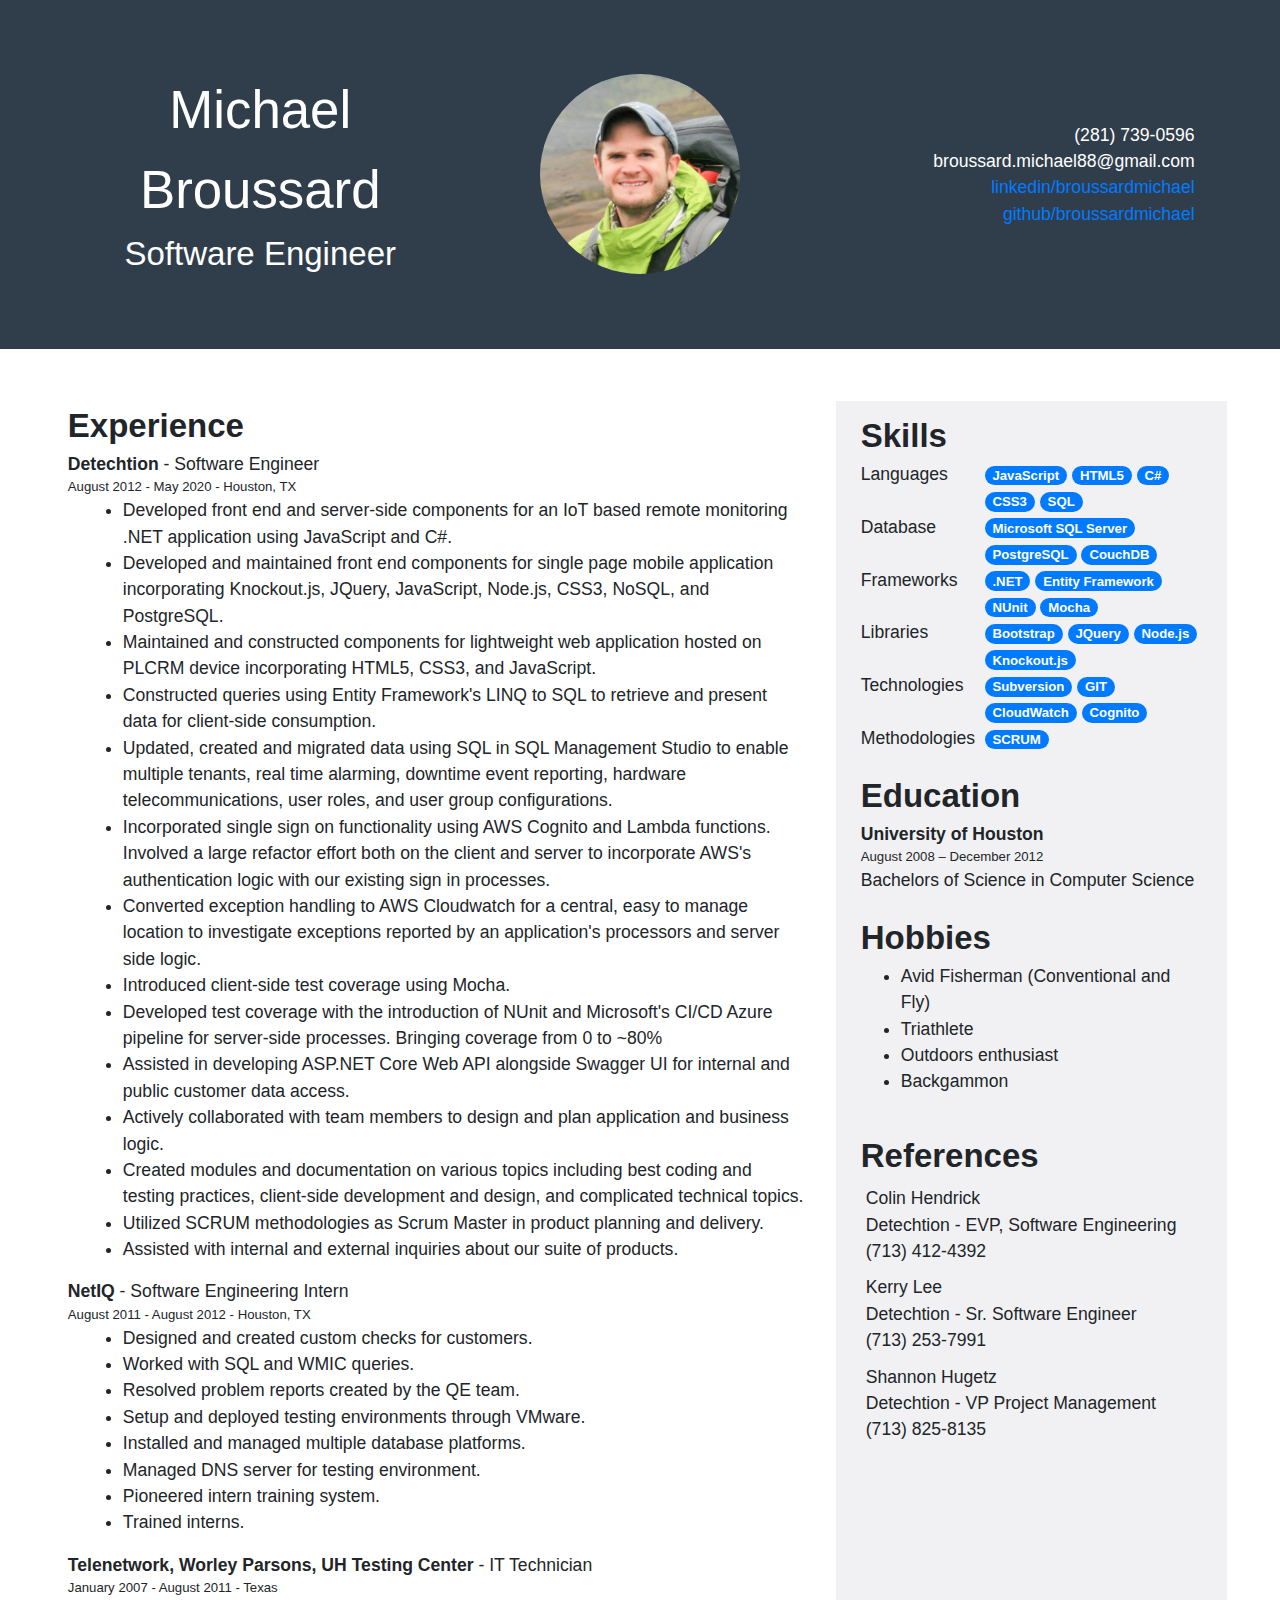
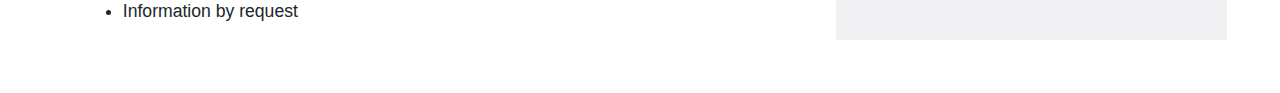
==== index.html @ e7bc3028 "shorten the text" ====
<!DOCTYPE html>
<html lang="en">
<head>
    <meta charset="UTF-8">
    <title>Michael Broussard's Resume</title>
    <meta name="viewport" content="width=device-width, initial-scale=1">
    <script src="js/jquery-3.5.0.min.js"></script>
    <link rel="stylesheet" type="text/css" href="css/resume.css">
    <link rel="stylesheet" type="text/css" href="css/bootstrap.css">
</head>
<body>
<div class="container-fluid font-size-4">
    <div class="row header">
        <div class="col-md-4  align-self-center">
            <div class="name font-size-1">Michael Broussard</div>
            <div class="name font-size-2">Software Engineer</div>
        </div>
        <div class=" col-md-4  align-self-center">
            <img src="resumephoto.jpg" class="noPrint photo rounded-circle mx-auto" alt="">
        </div>
        <div class="col-md-4 contact-info  align-self-center">
            <div>(281) 739-0596</div>
            <div>broussard.michael88@gmail.com</div>
            <div><a href="https://www.linkedin.com/in/broussardmichael" target="_blank">linkedin/broussardmichael</a></div>
            <div><a href="https://github.com/broussardmichael" target="_blank">github/broussardmichael</a></div>
        </div>
    </div>
    <div class="row content">
        <div class="col-md-8">
            <div class="section-title font-size-2">Experience</div>
            <div class="experience-content">
                <div>
                    <div class="experience-header">
                        <div class="title">
                            <b>Detechtion</b> - Software Engineer
                        </div>
                        <div class="date-range">
                            August 2012 - May 2020 - Houston, TX
                        </div>
                    </div>
                    <div class="experience-list">
                        <div class="col">
                            <ul>
                                <li>Developed front end and server-side components for an IoT based remote monitoring .NET application using JavaScript and C#.</li>
                                <li>Developed and maintained front end components for single page mobile application incorporating Knockout.js, JQuery, JavaScript, Node.js, CSS3, NoSQL, and PostgreSQL.</li>
                                <li>Maintained and constructed components for lightweight web application hosted on PLCRM device incorporating HTML5, CSS3, and JavaScript.</li>
                                <li>Constructed queries using Entity Framework's LINQ to SQL to retrieve and present data for client-side consumption.</li>
                                <li>Updated, created and migrated data using SQL in SQL Management Studio to enable multiple tenants, real time alarming, downtime event reporting, hardware telecommunications, user roles, and user group configurations.</li>
                                <li>Incorporated single sign on functionality using AWS Cognito and Lambda functions. Involved a large refactor effort both on the client and server to incorporate AWS's authentication logic with our existing sign in processes.</li>
                                <li>Converted exception handling to AWS Cloudwatch for a central, easy to manage location to investigate exceptions reported by an application's processors and server side logic.</li>
                                <li>Introduced client-side test coverage using Mocha.</li>
                                <li>Developed test coverage with the introduction of NUnit and Microsoft's CI/CD Azure pipeline for server-side processes. Bringing coverage from 0 to ~80%</li>
                                <li>Assisted in developing ASP.NET Core Web API alongside Swagger UI for internal and public customer data access.</li>
                                <li>Actively collaborated with team members to design and plan application and business logic.</li>
                                <li>Created modules and documentation on various topics including best coding and testing practices, client-side development and design, and complicated technical topics.</li>
                                <li>Utilized SCRUM methodologies as Scrum Master in product planning and delivery.</li>
                                <li>Assisted with internal and external inquiries about our suite of products.</li>
                            </ul>
                        </div>
                    </div>
                </div>
                <div>
                    <div class="experience-header">
                        <div class="title">
                            <b>NetIQ</b> - Software Engineering Intern
                        </div>
                        <div class="date-range">
                            August 2011 - August 2012 - Houston, TX
                        </div>
                    </div>
                    <div class="experience-list">
                        <div class="col">
                            <ul>
                                <li>Designed and created custom checks for customers.</li>
                                <li>Worked with SQL and WMIC queries.</li>
                                <li>Resolved problem reports created by the QE team.</li>
                                <li>Setup and deployed testing environments through VMware.</li>
                                <li>Installed and managed multiple database platforms.</li>
                                <li>Managed DNS server for testing environment.</li>
                                <li>Pioneered intern training system.</li>
                                <li>Trained interns.</li>
                            </ul>
                        </div>
                    </div>
                </div>
                <div>
                    <div class="experience-header">
                        <div class="experience-title">
                            <b>Telenetwork, Worley Parsons, UH Testing Center</b> - IT Technician
                        </div>
                        <div class="date-range">
                            January 2007 - August 2011 - Texas
                        </div>
                    </div>
                    <div class="experience-list">
                        <div class="col">
                            <ul>
                                <li>Information by request</li>
                            </ul>
                        </div>
                    </div>
                </div>
            </div>
        </div>
        <div class="col-md-4 personal-content">
            <div class="row">
                <div class="col">
                    <div class="section-title font-size-2">Skills</div>
                    <div class="row ">
                        <div class="col-4">Languages</div>
                        <div class="col-8">
                            <span class="badge badge-pill badge-primary larger-badge">JavaScript</span>
                            <span class="badge badge-pill badge-primary larger-badge">HTML5</span>
                            <span class="badge badge-pill badge-primary larger-badge">C#</span>
                            <span class="badge badge-pill badge-primary larger-badge">CSS3</span>
                            <span class="badge badge-pill badge-primary larger-badge">SQL</span>
                        </div>
                    </div>
                    <div class="row ">
                        <div class="col-4">Database</div>
                        <div class="col-8">
                            <span class="badge badge-pill badge-primary larger-badge">Microsoft SQL Server</span>
                            <span class="badge badge-pill badge-primary larger-badge">PostgreSQL</span>
                            <span class="badge badge-pill badge-primary larger-badge">CouchDB</span>
                        </div>
                    </div>
                    <div class="row ">
                        <div class="col-4">Frameworks</div>
                        <div class="col-8">
                            <span class="badge badge-pill badge-primary larger-badge">.NET</span>
                            <span class="badge badge-pill badge-primary larger-badge">Entity Framework</span>
                            <span class="badge badge-pill badge-primary larger-badge">NUnit</span>
                            <span class="badge badge-pill badge-primary larger-badge">Mocha</span>
                        </div>
                    </div>
                    <div class="row ">
                        <div class="col-4">Libraries</div>
                        <div class="col-8">
                            <span class="badge badge-pill badge-primary larger-badge">Bootstrap</span>
                            <span class="badge badge-pill badge-primary larger-badge">JQuery</span>
                            <span class="badge badge-pill badge-primary larger-badge">Node.js</span>
                            <span class="badge badge-pill badge-primary larger-badge">Knockout.js</span>
                        </div>
                    </div>
                    <div class="row ">
                        <div class="col-4">Technologies</div>
                        <div class="col-8">
                            <span class="badge badge-pill badge-primary larger-badge">Subversion</span>
                            <span class="badge badge-pill badge-primary larger-badge">GIT</span>
                            <span class="badge badge-pill badge-primary larger-badge">CloudWatch</span>
                            <span class="badge badge-pill badge-primary larger-badge">Cognito</span>
                        </div>
                    </div>
                    <div class="row ">
                        <div class="col-4">Methodologies</div>
                        <div class="col-8">
                            <span class="badge badge-pill badge-primary larger-badge">SCRUM</span>
                        </div>
                    </div>
                </div>
            </div>
            <div class="row">
                <div class="col">
                    <div class="section-title font-size-2">Education</div>
                    <div class="education-content">
                        <div><b>University of Houston</b></div>
                        <div class="date-range">August 2008 – December 2012</div>
                        <div>Bachelors of Science in Computer Science</div>
                    </div>
                </div>
            </div>
            <div class="row">
                <div class="col">
                    <div class="section-title font-size-2">Hobbies</div>
                    <div class="hobby-content">
                        <ul>
                            <li>Avid Fisherman (Conventional and Fly)</li>
                            <li>Triathlete</li>
                            <li>Outdoors enthusiast</li>
                            <li>Backgammon</li>
                        </ul>
                    </div>
                </div>
            </div>
            <div class="row">
                <div class="col">
                    <div class="section-title font-size-2">References</div>
                    <div class="reference-container">
                        <div>Colin Hendrick</div>
                        <div>Detechtion - EVP, Software Engineering</div>
                        <div>(713) 412-4392</div>
                    </div>
                    <div class="reference-container">
                        <div>Kerry Lee</div>
                        <div>Detechtion - Sr. Software Engineer</div>
                        <div>(713) 253-7991</div>
                    </div>
                    <div class="reference-container">
                        <div>Shannon Hugetz</div>
                        <div>Detechtion - VP Project Management</div>
                        <div>(713) 825-8135</div>
                    </div>
                </div>
            </div>
        </div>
    </div>
</div>
</body>
</html>
---- css/resume.css ----
@media print
{
    .noPrint
    {
        display: none !important;
    }
}

@media only screen and (min-width: 1024px) {
    .header {
        padding: 4em;
    }

    .content {
        padding: 3em;
    }

    .contact-info div {
        text-align: end !important;
    }

    .personal-content > .row {
         padding: 10px;
    }

    .product-experience-section > .row {
        padding: 10px;
    }

    .reference-container {
        padding: 5px;
    }
}

@media only screen and (max-width: 768px) {
    .section-title {
        text-align: center !important;
    }

    .contact-info div {
        text-align: center !important;
    }
}

.font-size-1 {
    font-size: 3em;
}

.font-size-2 {
    font-size: 1.875em;
}

.font-size-3 {
    font-size: 1.25em;
}

.font-size-4 {
    font-size: 1.1em;
}

.container-fluid {
    height: 1500px;
    font-family: Calibri, Candara, Segoe, Segoe UI, Optima, Arial, sans-serif;
}

.date-range {
    font-size: .75em;
}

.header {
    background-color: #303E4C;
    color: white;
}

.name {
    text-align: center;
}

.photo {
    display: block;
    height: 200px;
    width: 200px;
}

.content {
    background-color: white;
}

.section-title {
    font-weight: bold;
    text-align: left;
}

.personal-content {
    background-color: #F1F1F3;
}
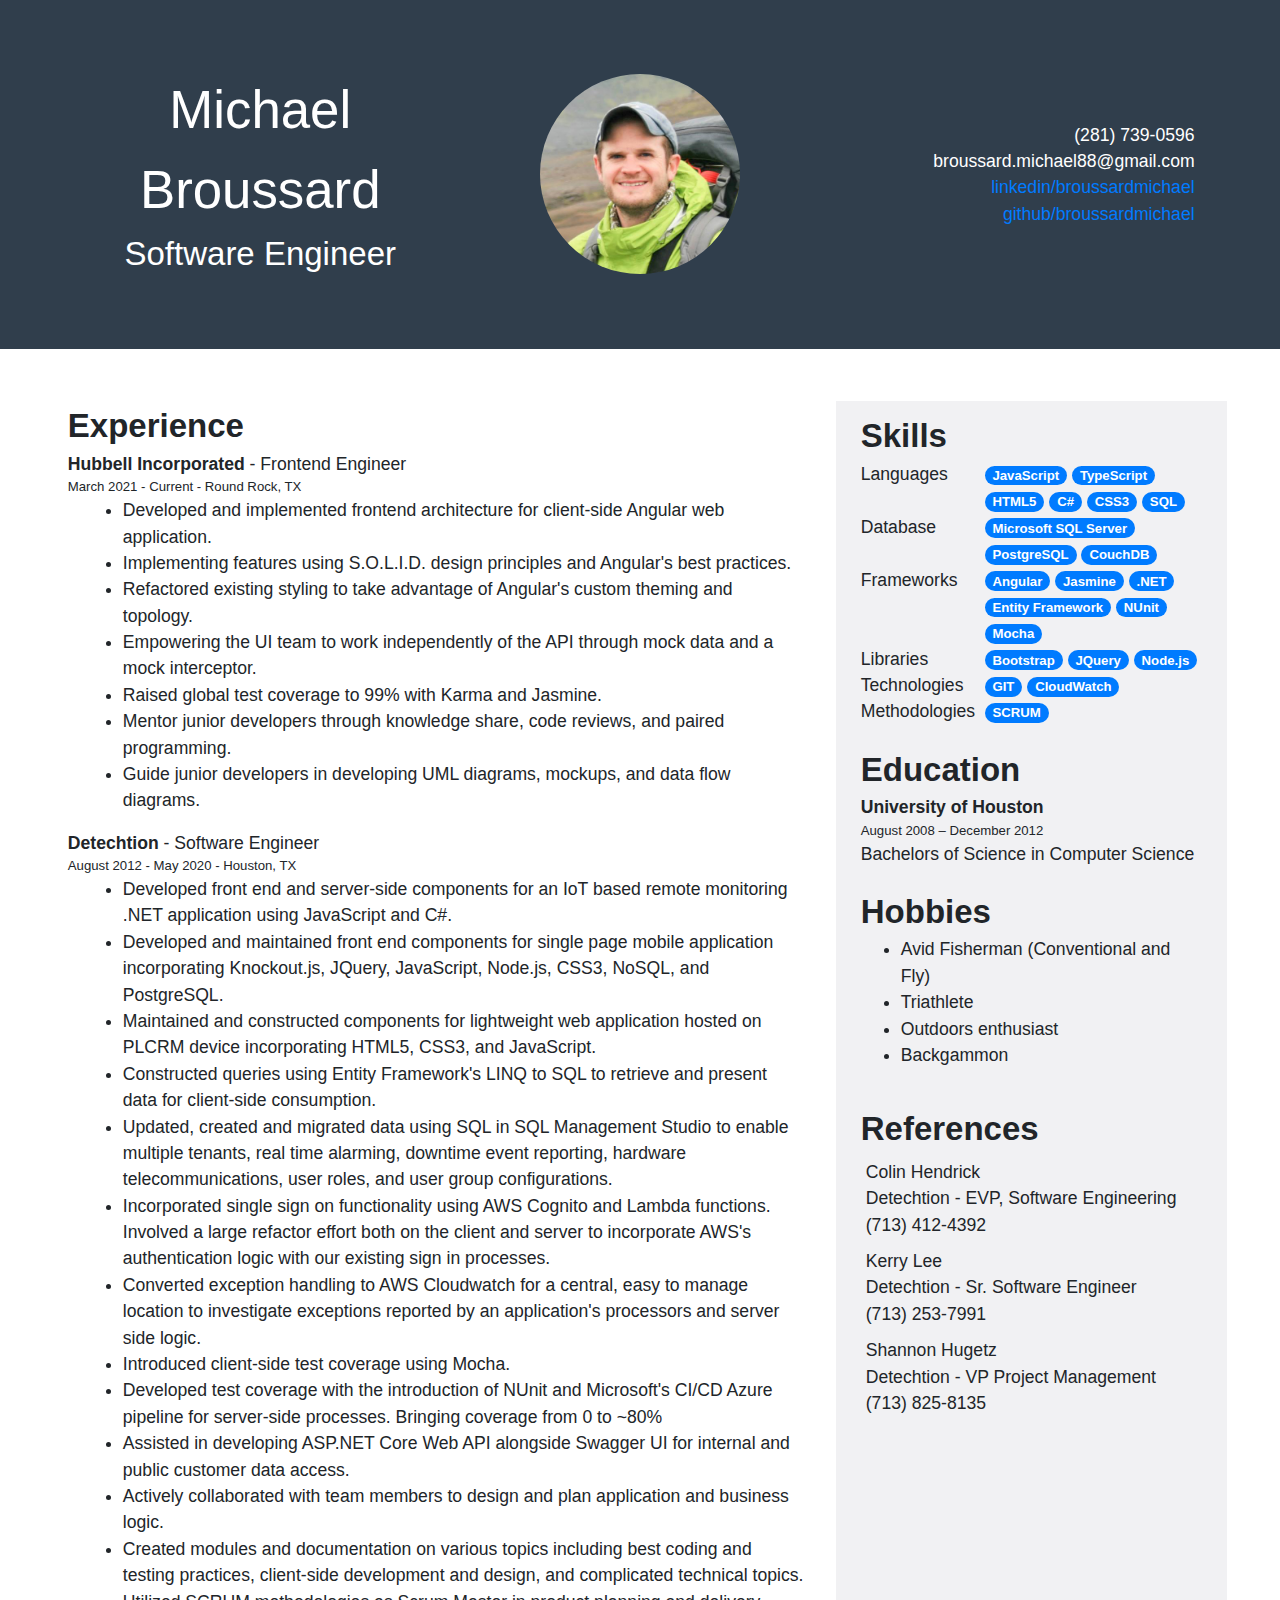
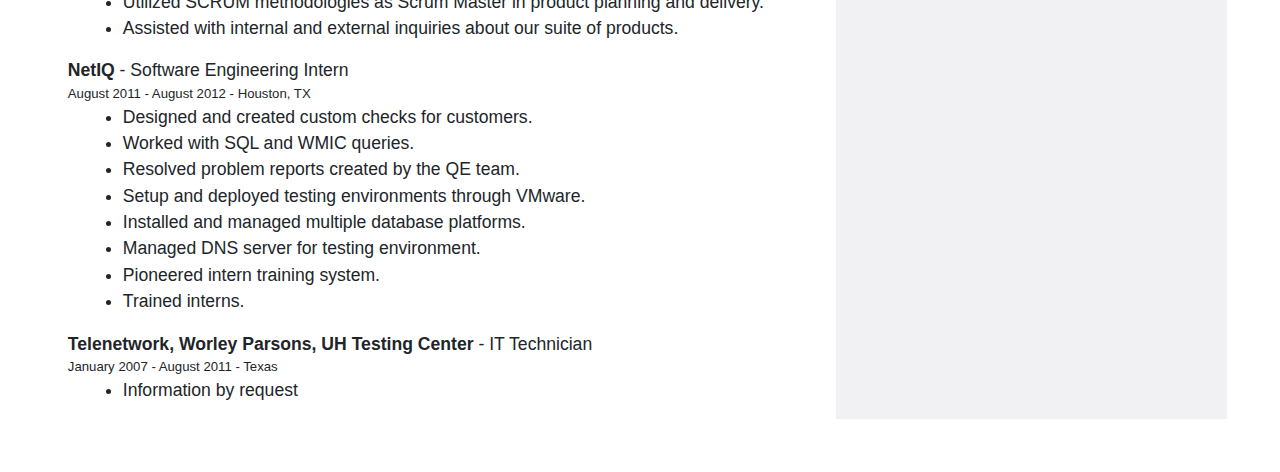
==== commit 87eae800: "Add hubbell" ====
--- a/index.html
+++ b/index.html
@@ -32,6 +32,29 @@
                 <div>
                     <div class="experience-header">
                         <div class="title">
+                            <b>Hubbell Incorporated</b> - Frontend Engineer
+                        </div>
+                        <div class="date-range">
+                            March 2021 - Current - Round Rock, TX
+                        </div>
+                    </div>
+                    <div class="experience-list">
+                        <div class="col">
+                            <ul>
+                                <li>Developed and implemented frontend architecture for client-side Angular web application.</li>
+                                <li>Implementing features using S.O.L.I.D. design principles and Angular's best practices.</li>
+                                <li>Refactored existing styling to take advantage of Angular's custom theming and topology.</li>
+                                <li>Empowering the UI team to work independently of the API through mock data and a mock interceptor.</li>
+                                <li>Raised global test coverage to 99% with Karma and Jasmine.</li>
+                                <li>Mentor junior developers through knowledge share, code reviews, and paired programming.</li>
+                                <li>Guide junior developers in developing UML diagrams, mockups, and data flow diagrams.</li>
+                            </ul>
+                        </div>
+                    </div>
+                </div>
+                <div>
+                    <div class="experience-header">
+                        <div class="title">
                             <b>Detechtion</b> - Software Engineer
                         </div>
                         <div class="date-range">
@@ -110,6 +133,7 @@
                         <div class="col-4">Languages</div>
                         <div class="col-8">
                             <span class="badge badge-pill badge-primary larger-badge">JavaScript</span>
+                            <span class="badge badge-pill badge-primary larger-badge">TypeScript</span>
                             <span class="badge badge-pill badge-primary larger-badge">HTML5</span>
                             <span class="badge badge-pill badge-primary larger-badge">C#</span>
                             <span class="badge badge-pill badge-primary larger-badge">CSS3</span>
@@ -127,6 +151,8 @@
                     <div class="row ">
                         <div class="col-4">Frameworks</div>
                         <div class="col-8">
+                            <span class="badge badge-pill badge-primary larger-badge">Angular</span>
+                            <span class="badge badge-pill badge-primary larger-badge">Jasmine</span>
                             <span class="badge badge-pill badge-primary larger-badge">.NET</span>
                             <span class="badge badge-pill badge-primary larger-badge">Entity Framework</span>
                             <span class="badge badge-pill badge-primary larger-badge">NUnit</span>
@@ -139,16 +165,13 @@
                             <span class="badge badge-pill badge-primary larger-badge">Bootstrap</span>
                             <span class="badge badge-pill badge-primary larger-badge">JQuery</span>
                             <span class="badge badge-pill badge-primary larger-badge">Node.js</span>
-                            <span class="badge badge-pill badge-primary larger-badge">Knockout.js</span>
                         </div>
                     </div>
                     <div class="row ">
                         <div class="col-4">Technologies</div>
                         <div class="col-8">
-                            <span class="badge badge-pill badge-primary larger-badge">Subversion</span>
                             <span class="badge badge-pill badge-primary larger-badge">GIT</span>
                             <span class="badge badge-pill badge-primary larger-badge">CloudWatch</span>
-                            <span class="badge badge-pill badge-primary larger-badge">Cognito</span>
                         </div>
                     </div>
                     <div class="row ">
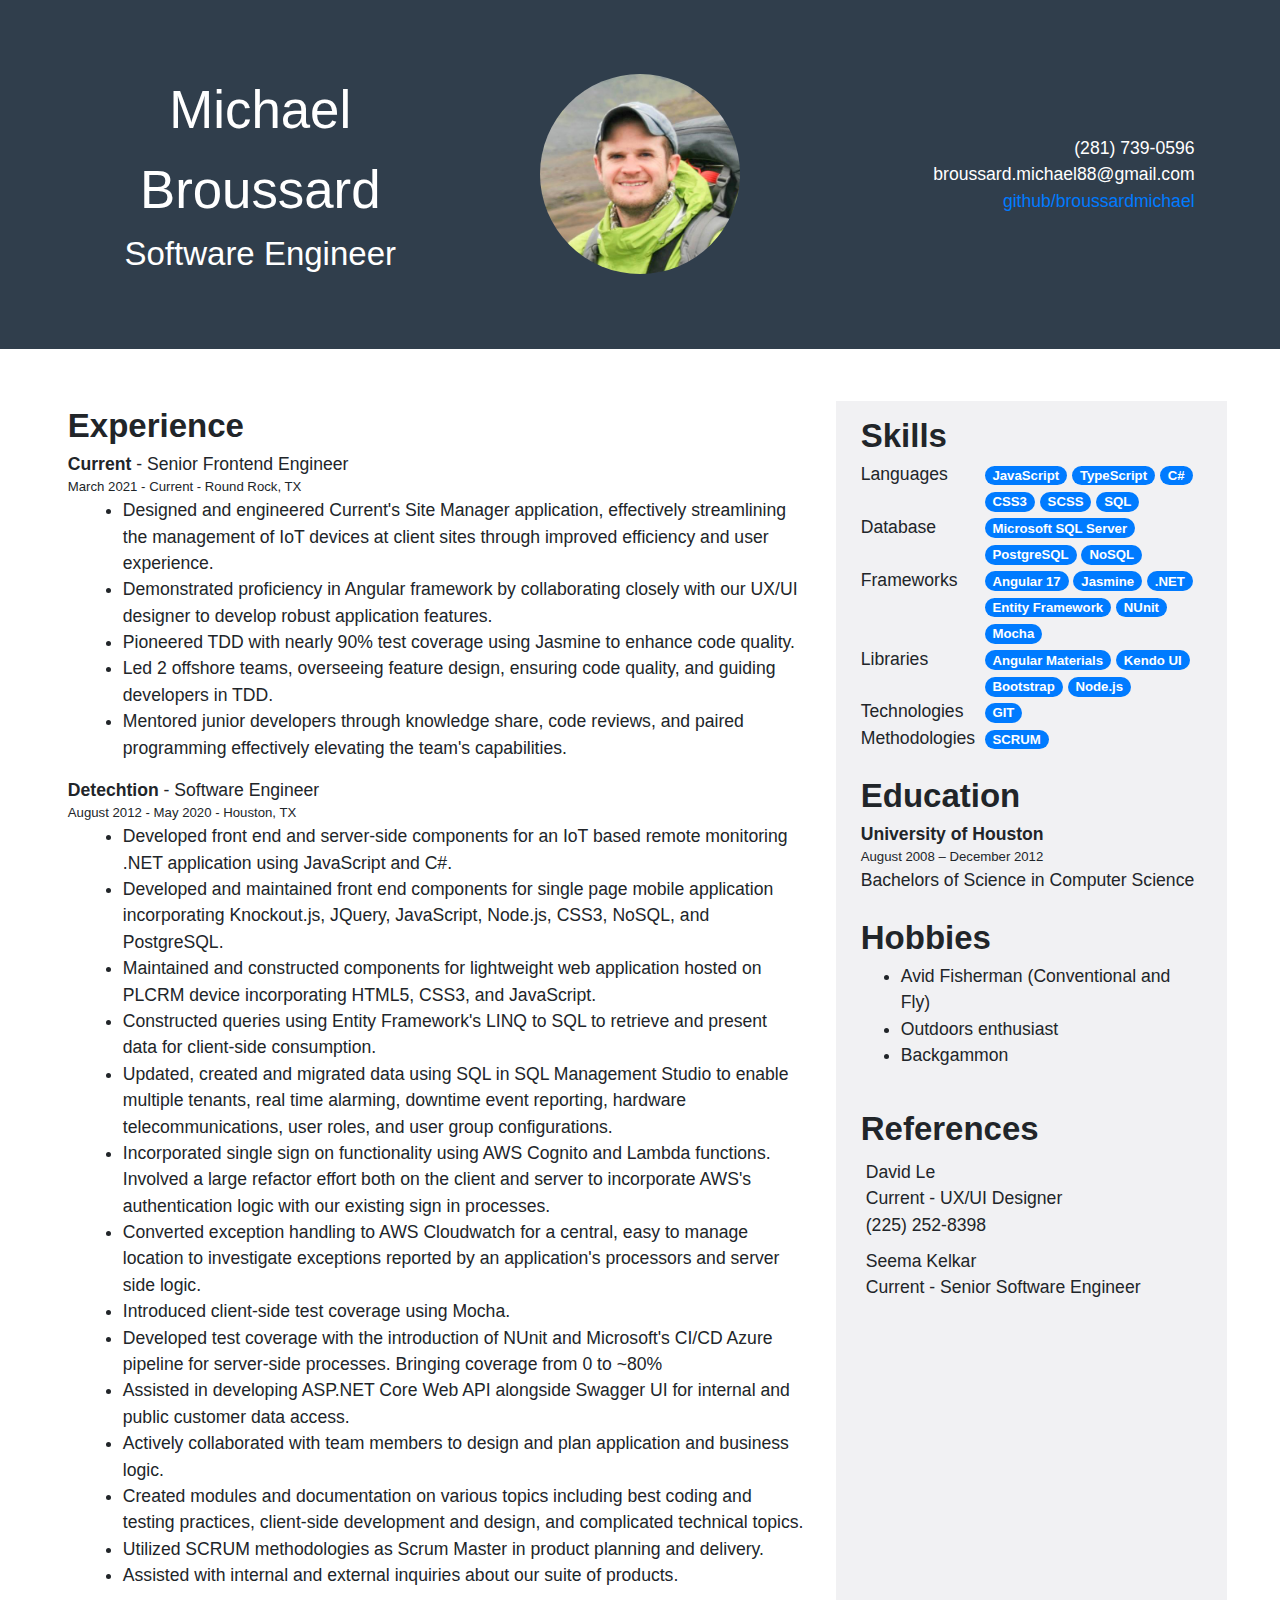
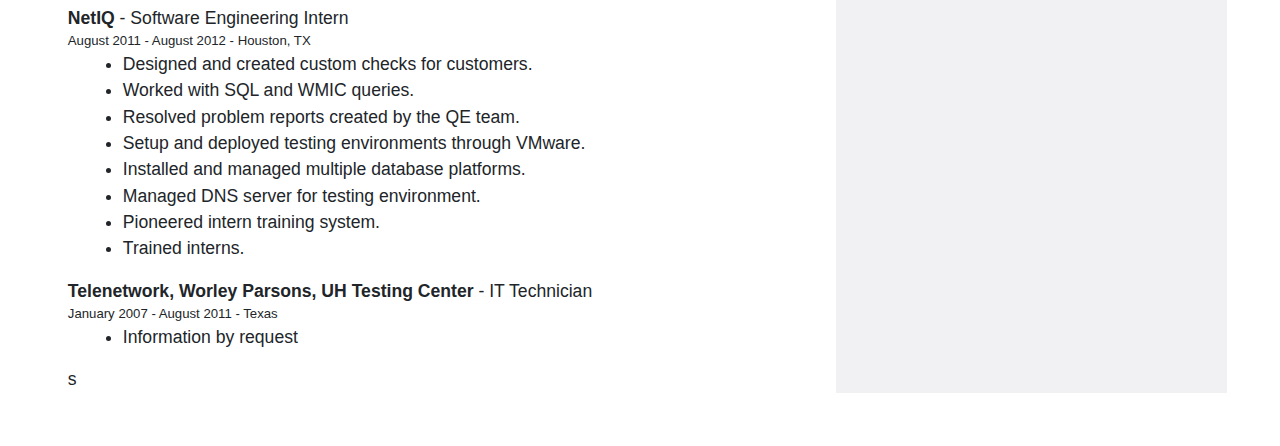
==== commit af9e8f17: "Update resume for Current's changes, also add new references" ====
--- a/index.html
+++ b/index.html
@@ -21,7 +21,6 @@
         <div class="col-md-4 contact-info  align-self-center">
             <div>(281) 739-0596</div>
             <div>broussard.michael88@gmail.com</div>
-            <div><a href="https://www.linkedin.com/in/broussardmichael" target="_blank">linkedin/broussardmichael</a></div>
             <div><a href="https://github.com/broussardmichael" target="_blank">github/broussardmichael</a></div>
         </div>
     </div>
@@ -32,7 +31,7 @@
                 <div>
                     <div class="experience-header">
                         <div class="title">
-                            <b>Hubbell Incorporated</b> - Frontend Engineer
+                            <b>Current</b> - Senior Frontend Engineer
                         </div>
                         <div class="date-range">
                             March 2021 - Current - Round Rock, TX
@@ -41,13 +40,11 @@
                     <div class="experience-list">
                         <div class="col">
                             <ul>
-                                <li>Developed and implemented frontend architecture for client-side Angular web application.</li>
-                                <li>Implementing features using S.O.L.I.D. design principles and Angular's best practices.</li>
-                                <li>Refactored existing styling to take advantage of Angular's custom theming and topology.</li>
-                                <li>Empowering the UI team to work independently of the API through mock data and a mock interceptor.</li>
-                                <li>Raised global test coverage to 99% with Karma and Jasmine.</li>
-                                <li>Mentor junior developers through knowledge share, code reviews, and paired programming.</li>
-                                <li>Guide junior developers in developing UML diagrams, mockups, and data flow diagrams.</li>
+                                <li>Designed and engineered Current's Site Manager application, effectively streamlining the management of IoT devices at client sites through improved efficiency and user experience.</li>
+                                <li>Demonstrated proficiency in Angular framework by collaborating closely with our UX/UI designer to develop robust application features.</li>
+                                <li>Pioneered TDD with nearly 90% test coverage using Jasmine to enhance code quality.</li>
+                                <li>Led 2 offshore teams, overseeing feature design, ensuring code quality, and guiding developers in TDD.</li>
+                                <li>Mentored junior developers through knowledge share, code reviews, and paired programming effectively elevating the team's capabilities.</li>
                             </ul>
                         </div>
                     </div>
@@ -123,7 +120,7 @@
                         </div>
                     </div>
                 </div>
-            </div>
+            </div>s
         </div>
         <div class="col-md-4 personal-content">
             <div class="row">
@@ -134,9 +131,9 @@
                         <div class="col-8">
                             <span class="badge badge-pill badge-primary larger-badge">JavaScript</span>
                             <span class="badge badge-pill badge-primary larger-badge">TypeScript</span>
-                            <span class="badge badge-pill badge-primary larger-badge">HTML5</span>
                             <span class="badge badge-pill badge-primary larger-badge">C#</span>
                             <span class="badge badge-pill badge-primary larger-badge">CSS3</span>
+                            <span class="badge badge-pill badge-primary larger-badge">SCSS</span>
                             <span class="badge badge-pill badge-primary larger-badge">SQL</span>
                         </div>
                     </div>
@@ -145,13 +142,13 @@
                         <div class="col-8">
                             <span class="badge badge-pill badge-primary larger-badge">Microsoft SQL Server</span>
                             <span class="badge badge-pill badge-primary larger-badge">PostgreSQL</span>
-                            <span class="badge badge-pill badge-primary larger-badge">CouchDB</span>
+                            <span class="badge badge-pill badge-primary larger-badge">NoSQL</span>
                         </div>
                     </div>
                     <div class="row ">
                         <div class="col-4">Frameworks</div>
                         <div class="col-8">
-                            <span class="badge badge-pill badge-primary larger-badge">Angular</span>
+                            <span class="badge badge-pill badge-primary larger-badge">Angular 17</span>
                             <span class="badge badge-pill badge-primary larger-badge">Jasmine</span>
                             <span class="badge badge-pill badge-primary larger-badge">.NET</span>
                             <span class="badge badge-pill badge-primary larger-badge">Entity Framework</span>
@@ -162,8 +159,9 @@
                     <div class="row ">
                         <div class="col-4">Libraries</div>
                         <div class="col-8">
+                            <span class="badge badge-pill badge-primary larger-badge">Angular Materials</span>
+                            <span class="badge badge-pill badge-primary larger-badge">Kendo UI</span>
                             <span class="badge badge-pill badge-primary larger-badge">Bootstrap</span>
-                            <span class="badge badge-pill badge-primary larger-badge">JQuery</span>
                             <span class="badge badge-pill badge-primary larger-badge">Node.js</span>
                         </div>
                     </div>
@@ -171,7 +169,6 @@
                         <div class="col-4">Technologies</div>
                         <div class="col-8">
                             <span class="badge badge-pill badge-primary larger-badge">GIT</span>
-                            <span class="badge badge-pill badge-primary larger-badge">CloudWatch</span>
                         </div>
                     </div>
                     <div class="row ">
@@ -198,7 +195,6 @@
                     <div class="hobby-content">
                         <ul>
                             <li>Avid Fisherman (Conventional and Fly)</li>
-                            <li>Triathlete</li>
                             <li>Outdoors enthusiast</li>
                             <li>Backgammon</li>
                         </ul>
@@ -209,19 +205,14 @@
                 <div class="col">
                     <div class="section-title font-size-2">References</div>
                     <div class="reference-container">
-                        <div>Colin Hendrick</div>
-                        <div>Detechtion - EVP, Software Engineering</div>
-                        <div>(713) 412-4392</div>
+                        <div>David Le</div>
+                        <div>Current - UX/UI Designer</div>
+                        <div>(225) 252-8398</div>
                     </div>
                     <div class="reference-container">
-                        <div>Kerry Lee</div>
-                        <div>Detechtion - Sr. Software Engineer</div>
-                        <div>(713) 253-7991</div>
-                    </div>
-                    <div class="reference-container">
-                        <div>Shannon Hugetz</div>
-                        <div>Detechtion - VP Project Management</div>
-                        <div>(713) 825-8135</div>
+                        <div>Seema Kelkar</div>
+                        <div>Current - Senior Software Engineer</div>
+                        <div></div>
                     </div>
                 </div>
             </div>
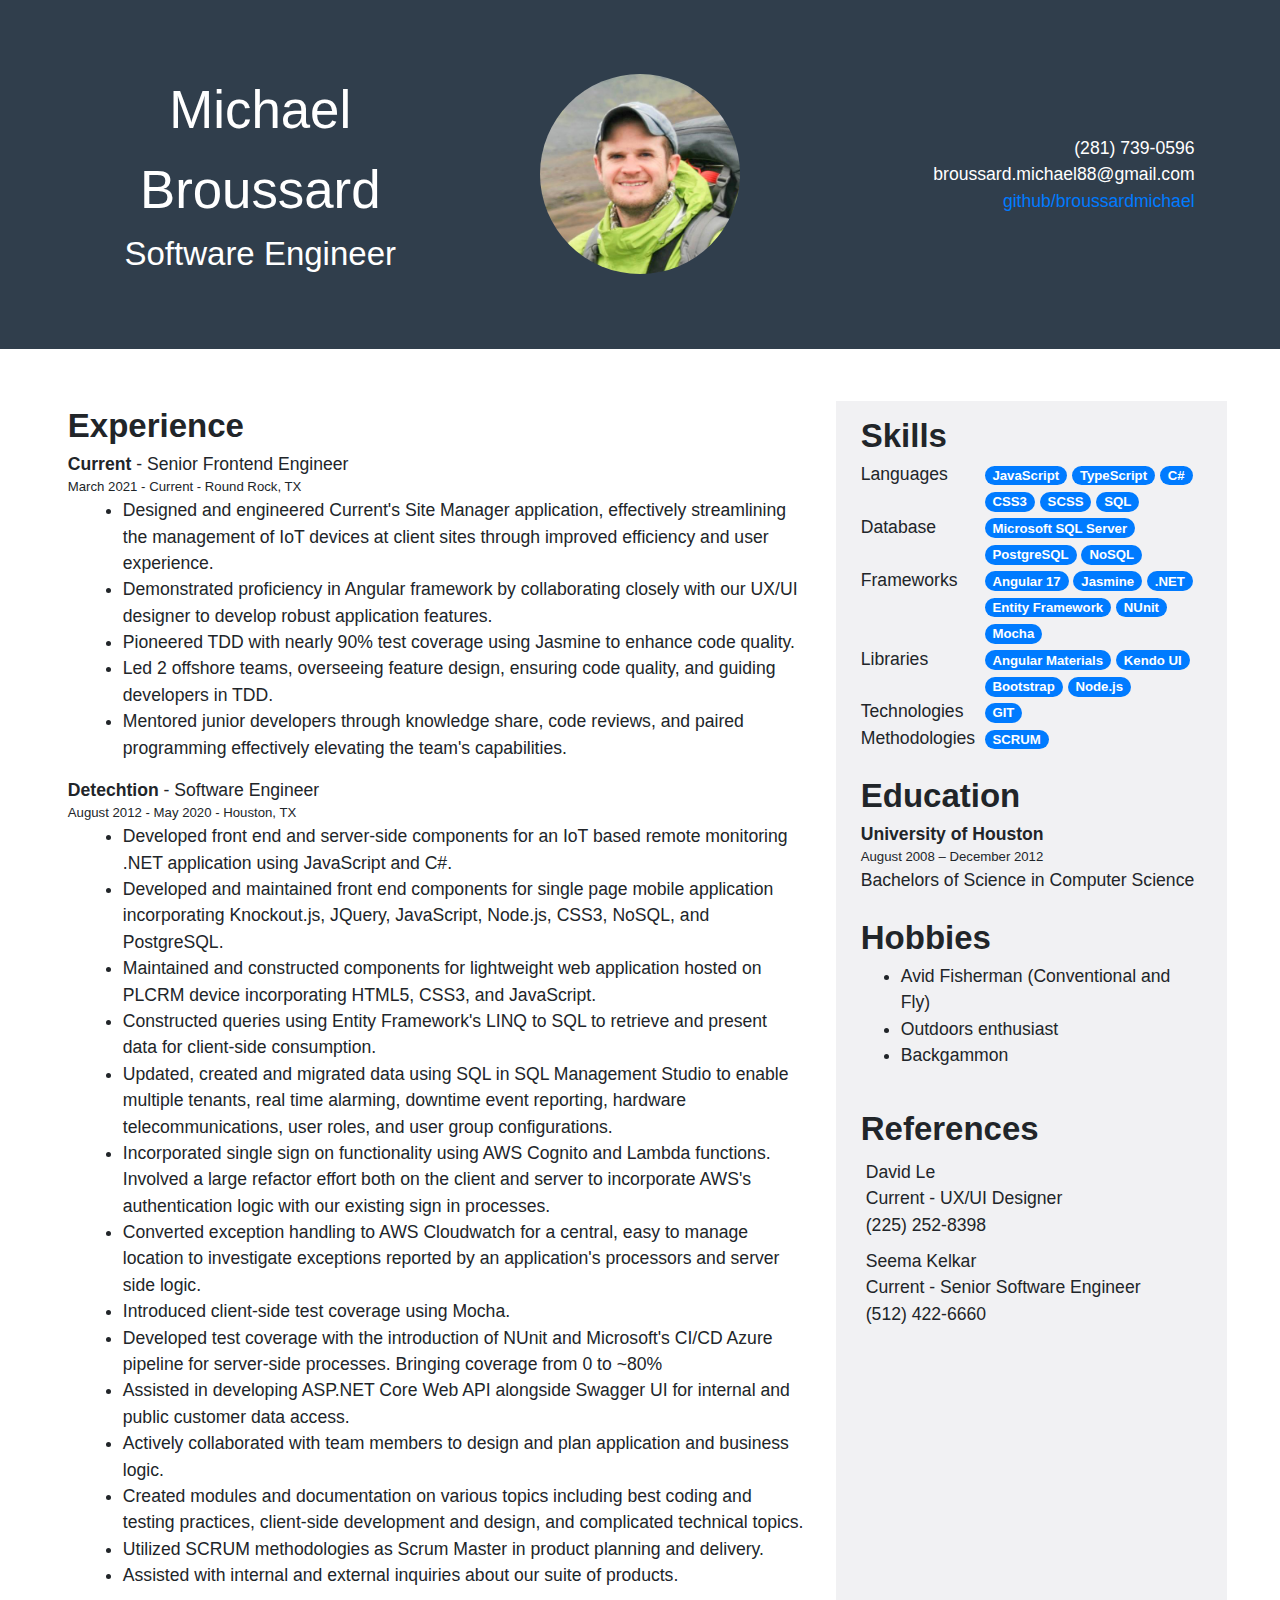
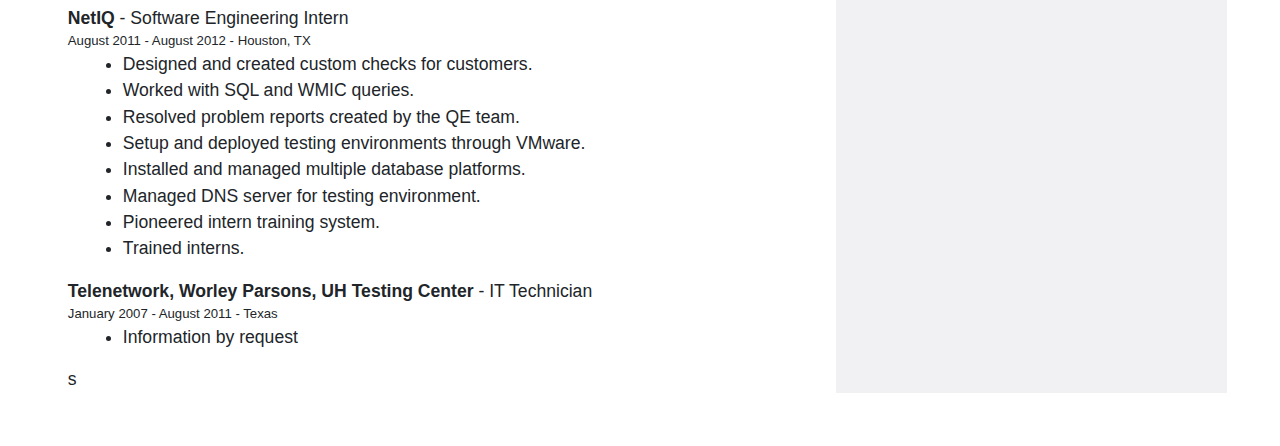
==== commit 27226585: "Add Seema's Number" ====
--- a/index.html
+++ b/index.html
@@ -212,7 +212,7 @@
                     <div class="reference-container">
                         <div>Seema Kelkar</div>
                         <div>Current - Senior Software Engineer</div>
-                        <div></div>
+                        <div>(512) 422-6660</div>
                     </div>
                 </div>
             </div>
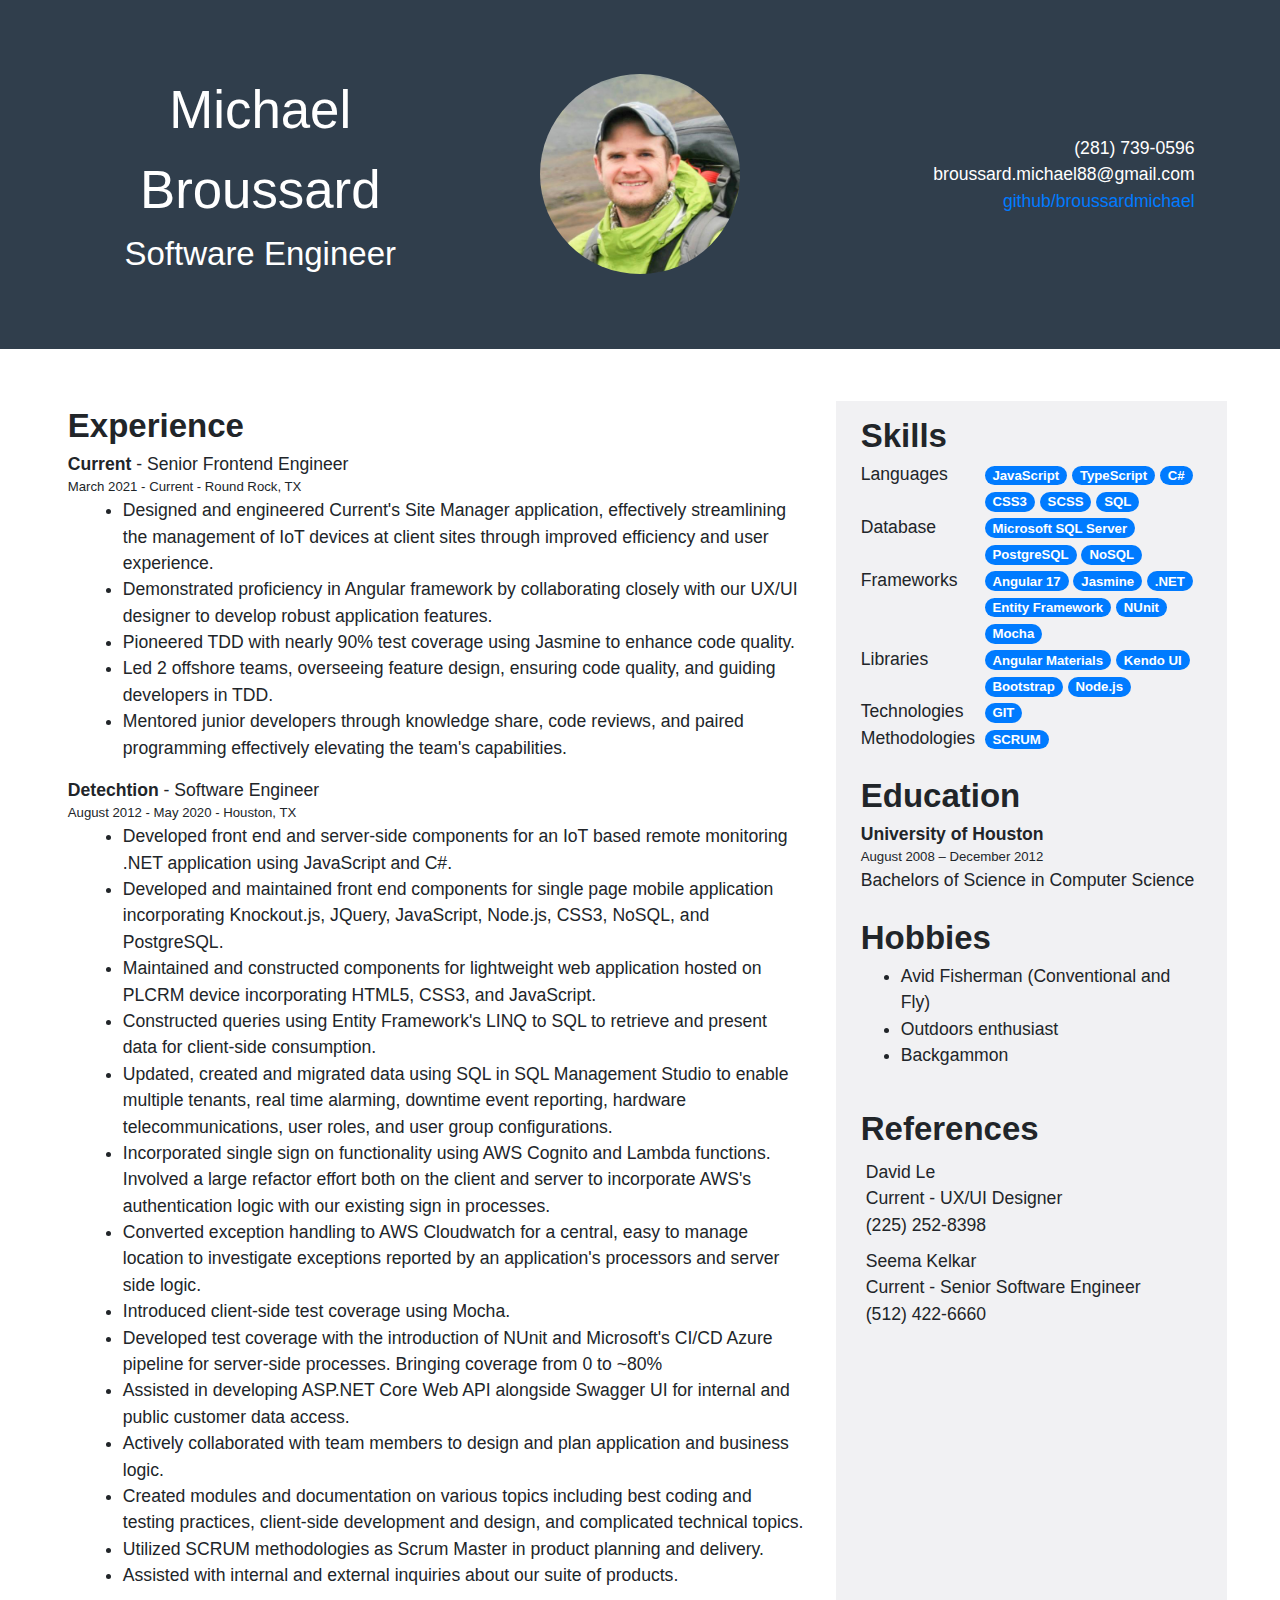
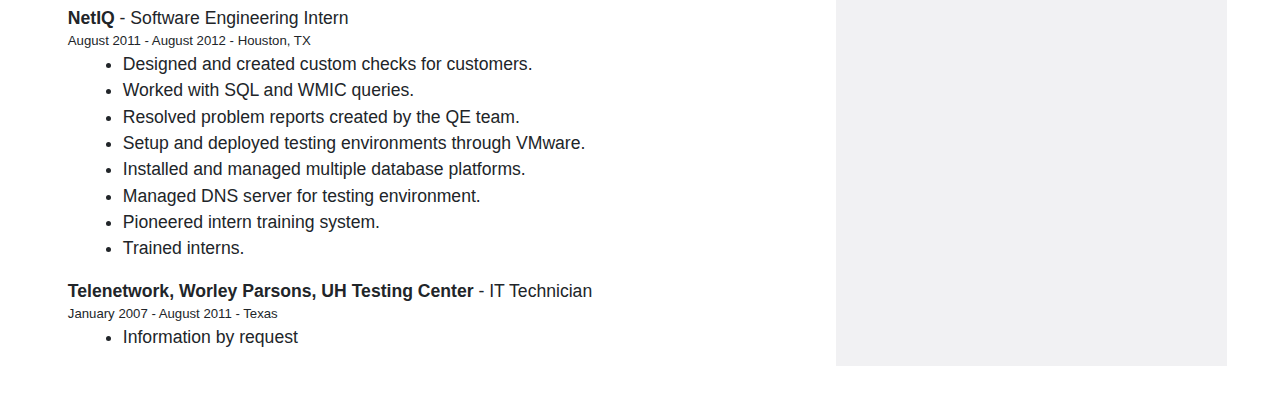
==== commit d012c107: "Seems to be a build error in netlify" ====
--- a/index.html
+++ b/index.html
@@ -120,7 +120,7 @@
                         </div>
                     </div>
                 </div>
-            </div>s
+            </div>
         </div>
         <div class="col-md-4 personal-content">
             <div class="row">
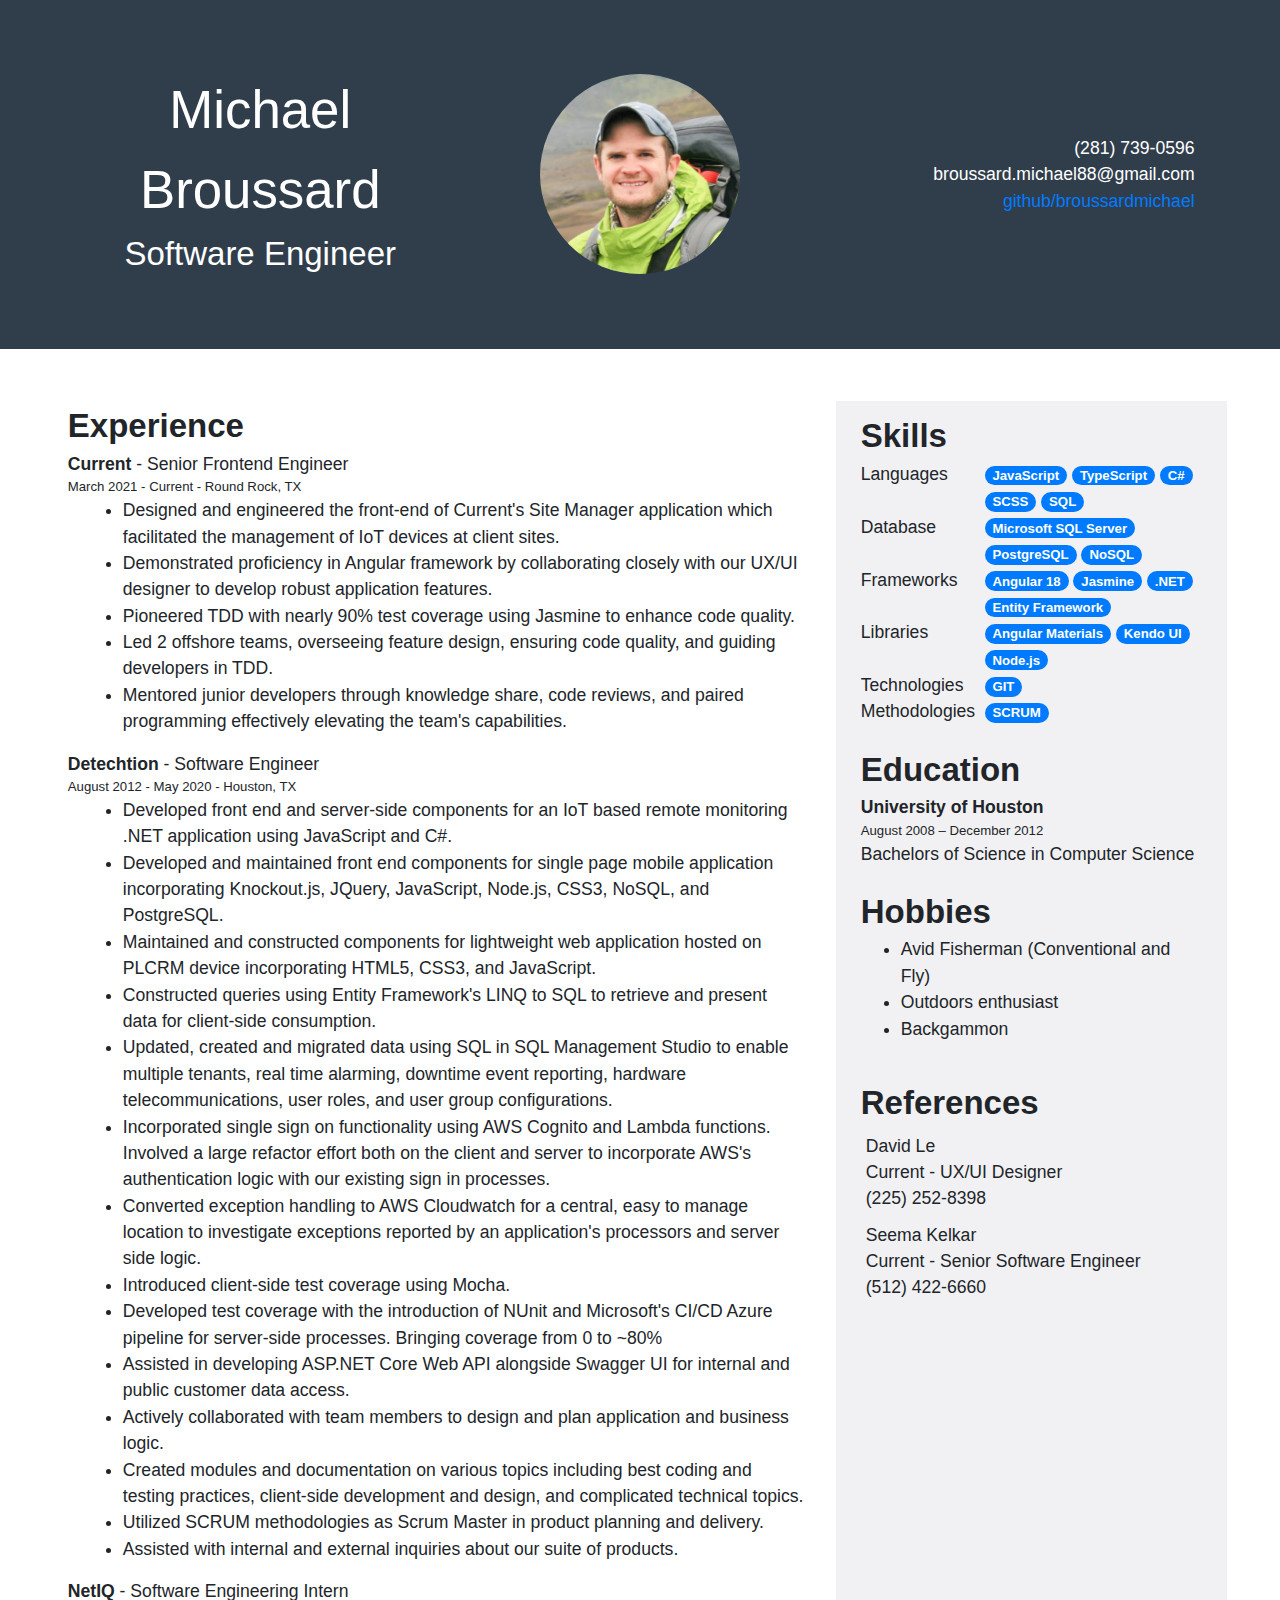
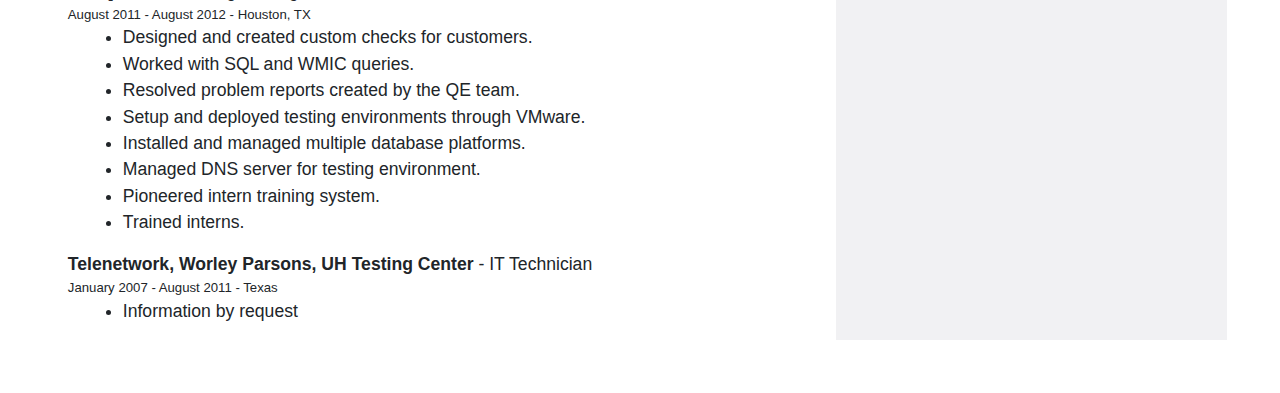
==== commit 7db8248b: "update some verbage" ====
--- a/index.html
+++ b/index.html
@@ -40,7 +40,7 @@
                     <div class="experience-list">
                         <div class="col">
                             <ul>
-                                <li>Designed and engineered Current's Site Manager application, effectively streamlining the management of IoT devices at client sites through improved efficiency and user experience.</li>
+                                <li>Designed and engineered the front-end of Current's Site Manager application which facilitated the management of IoT devices at client sites.</li>
                                 <li>Demonstrated proficiency in Angular framework by collaborating closely with our UX/UI designer to develop robust application features.</li>
                                 <li>Pioneered TDD with nearly 90% test coverage using Jasmine to enhance code quality.</li>
                                 <li>Led 2 offshore teams, overseeing feature design, ensuring code quality, and guiding developers in TDD.</li>
@@ -132,7 +132,6 @@
                             <span class="badge badge-pill badge-primary larger-badge">JavaScript</span>
                             <span class="badge badge-pill badge-primary larger-badge">TypeScript</span>
                             <span class="badge badge-pill badge-primary larger-badge">C#</span>
-                            <span class="badge badge-pill badge-primary larger-badge">CSS3</span>
                             <span class="badge badge-pill badge-primary larger-badge">SCSS</span>
                             <span class="badge badge-pill badge-primary larger-badge">SQL</span>
                         </div>
@@ -148,12 +147,10 @@
                     <div class="row ">
                         <div class="col-4">Frameworks</div>
                         <div class="col-8">
-                            <span class="badge badge-pill badge-primary larger-badge">Angular 17</span>
+                            <span class="badge badge-pill badge-primary larger-badge">Angular 18</span>
                             <span class="badge badge-pill badge-primary larger-badge">Jasmine</span>
                             <span class="badge badge-pill badge-primary larger-badge">.NET</span>
                             <span class="badge badge-pill badge-primary larger-badge">Entity Framework</span>
-                            <span class="badge badge-pill badge-primary larger-badge">NUnit</span>
-                            <span class="badge badge-pill badge-primary larger-badge">Mocha</span>
                         </div>
                     </div>
                     <div class="row ">
@@ -161,7 +158,6 @@
                         <div class="col-8">
                             <span class="badge badge-pill badge-primary larger-badge">Angular Materials</span>
                             <span class="badge badge-pill badge-primary larger-badge">Kendo UI</span>
-                            <span class="badge badge-pill badge-primary larger-badge">Bootstrap</span>
                             <span class="badge badge-pill badge-primary larger-badge">Node.js</span>
                         </div>
                     </div>
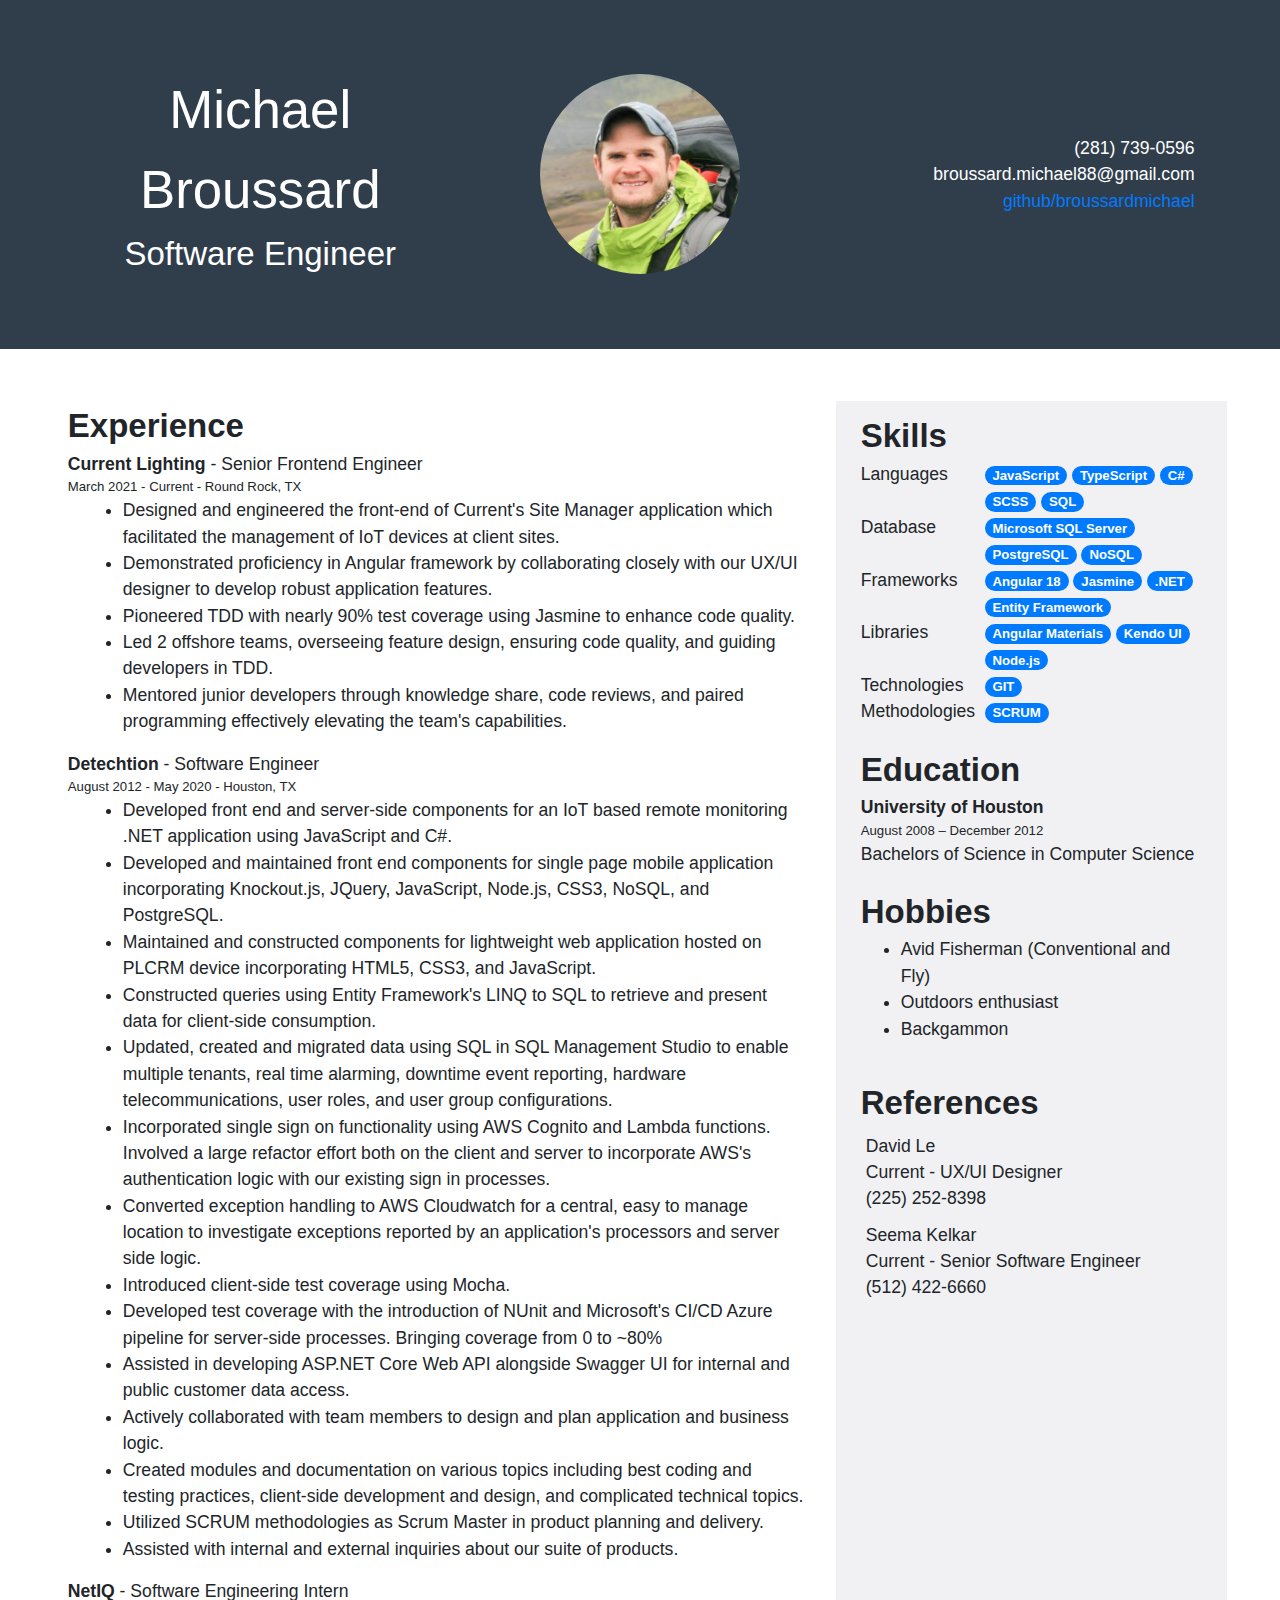
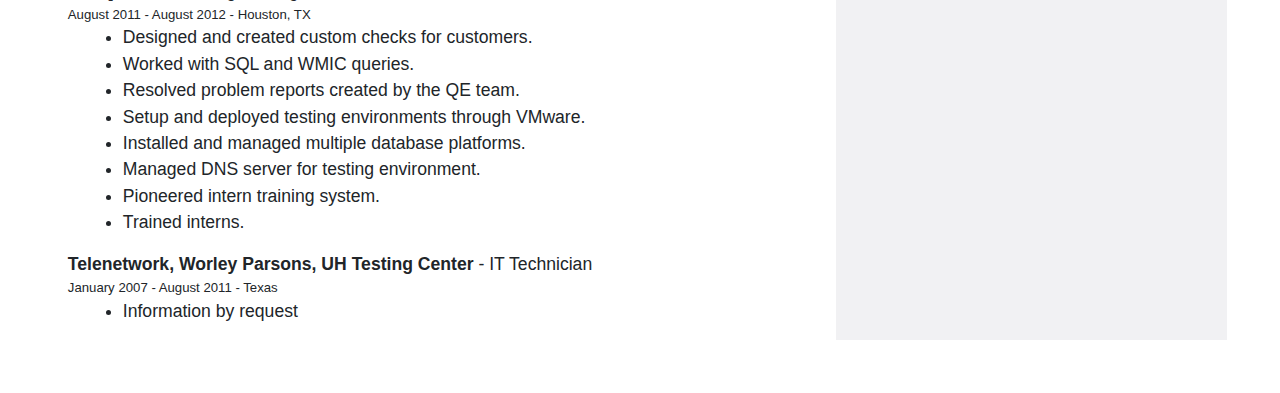
==== commit 911b5267: "update some verbage" ====
--- a/index.html
+++ b/index.html
@@ -31,7 +31,7 @@
                 <div>
                     <div class="experience-header">
                         <div class="title">
-                            <b>Current</b> - Senior Frontend Engineer
+                            <b>Current Lighting</b> - Senior Frontend Engineer
                         </div>
                         <div class="date-range">
                             March 2021 - Current - Round Rock, TX
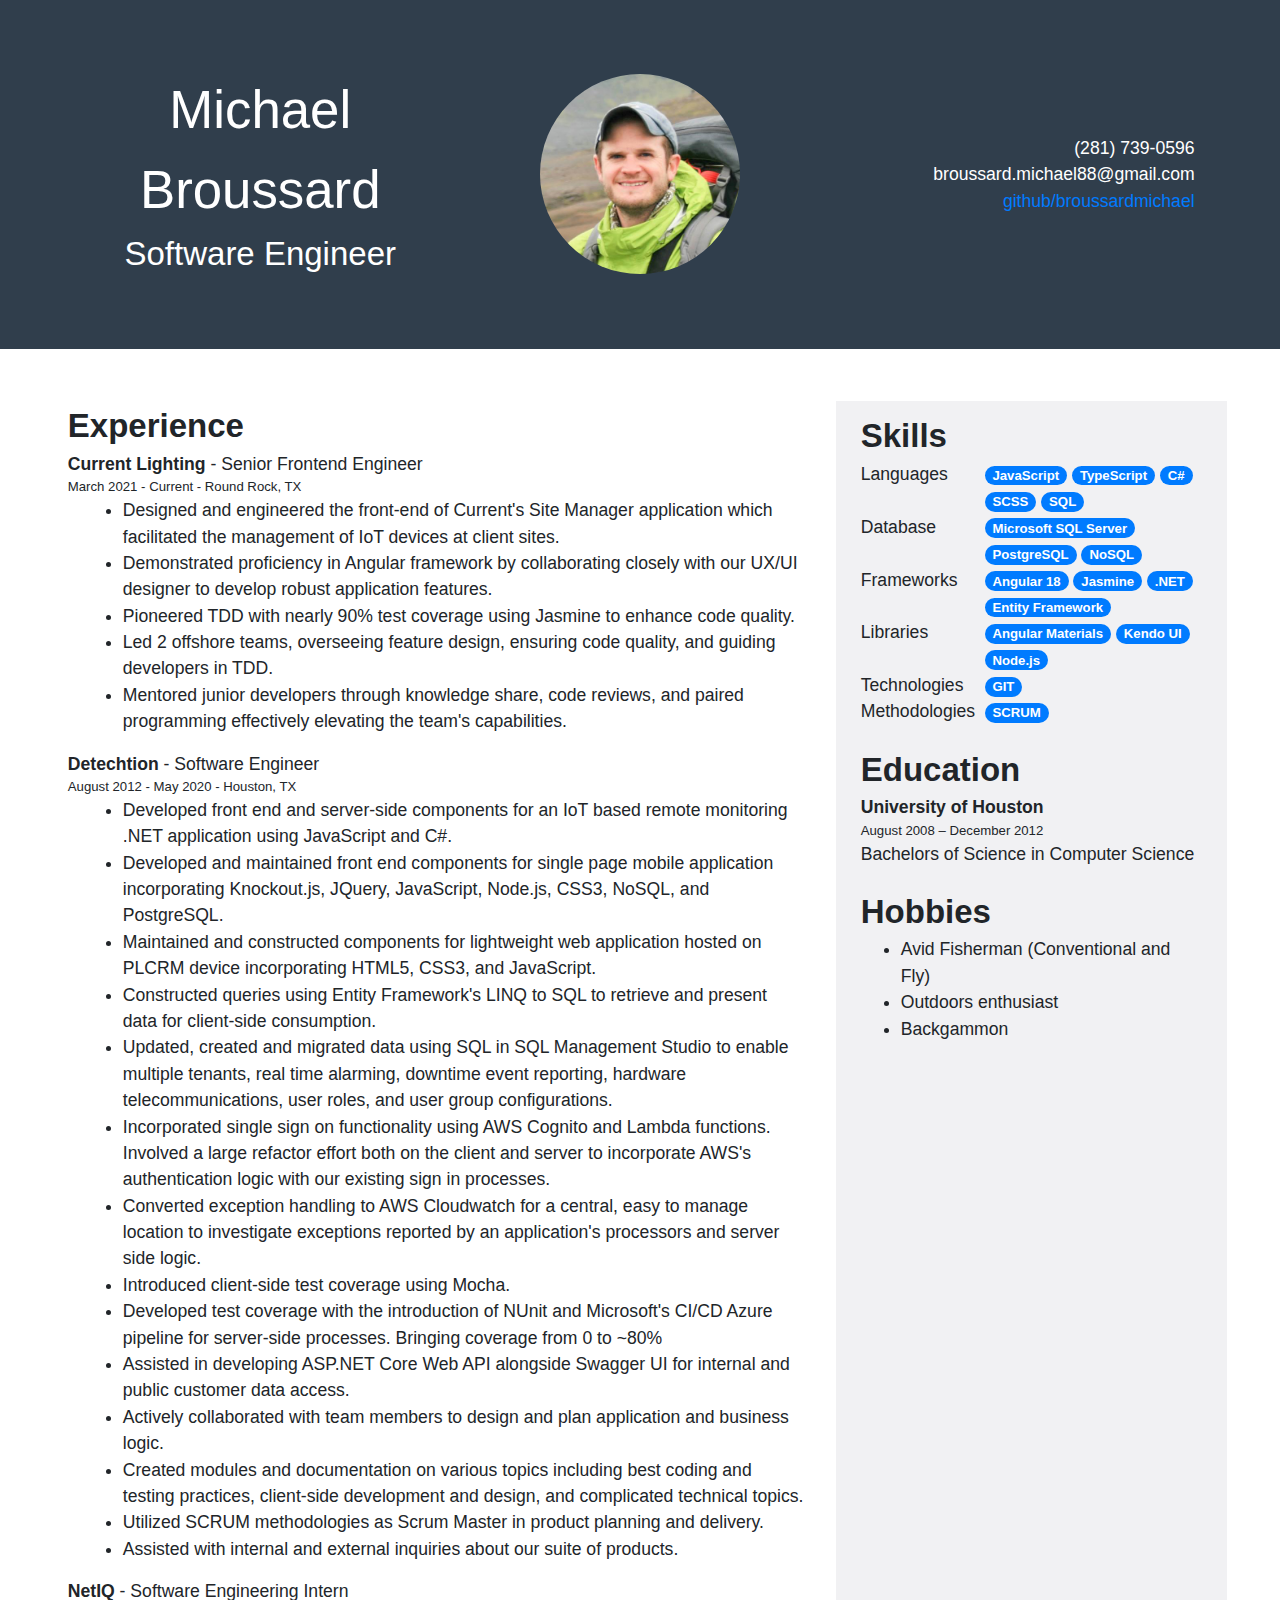
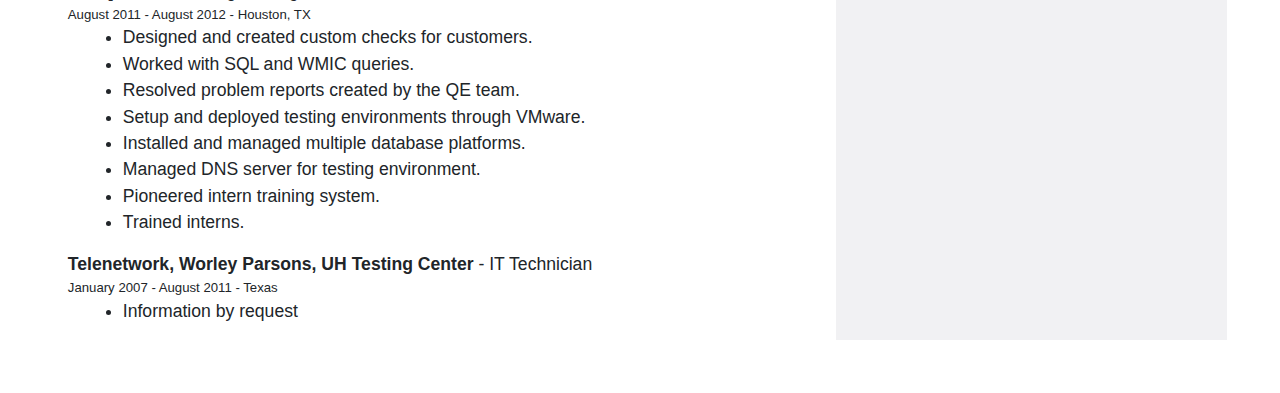
==== commit 188e8de0: "remove references." ====
--- a/index.html
+++ b/index.html
@@ -197,21 +197,6 @@
                     </div>
                 </div>
             </div>
-            <div class="row">
-                <div class="col">
-                    <div class="section-title font-size-2">References</div>
-                    <div class="reference-container">
-                        <div>David Le</div>
-                        <div>Current - UX/UI Designer</div>
-                        <div>(225) 252-8398</div>
-                    </div>
-                    <div class="reference-container">
-                        <div>Seema Kelkar</div>
-                        <div>Current - Senior Software Engineer</div>
-                        <div>(512) 422-6660</div>
-                    </div>
-                </div>
-            </div>
         </div>
     </div>
 </div>
